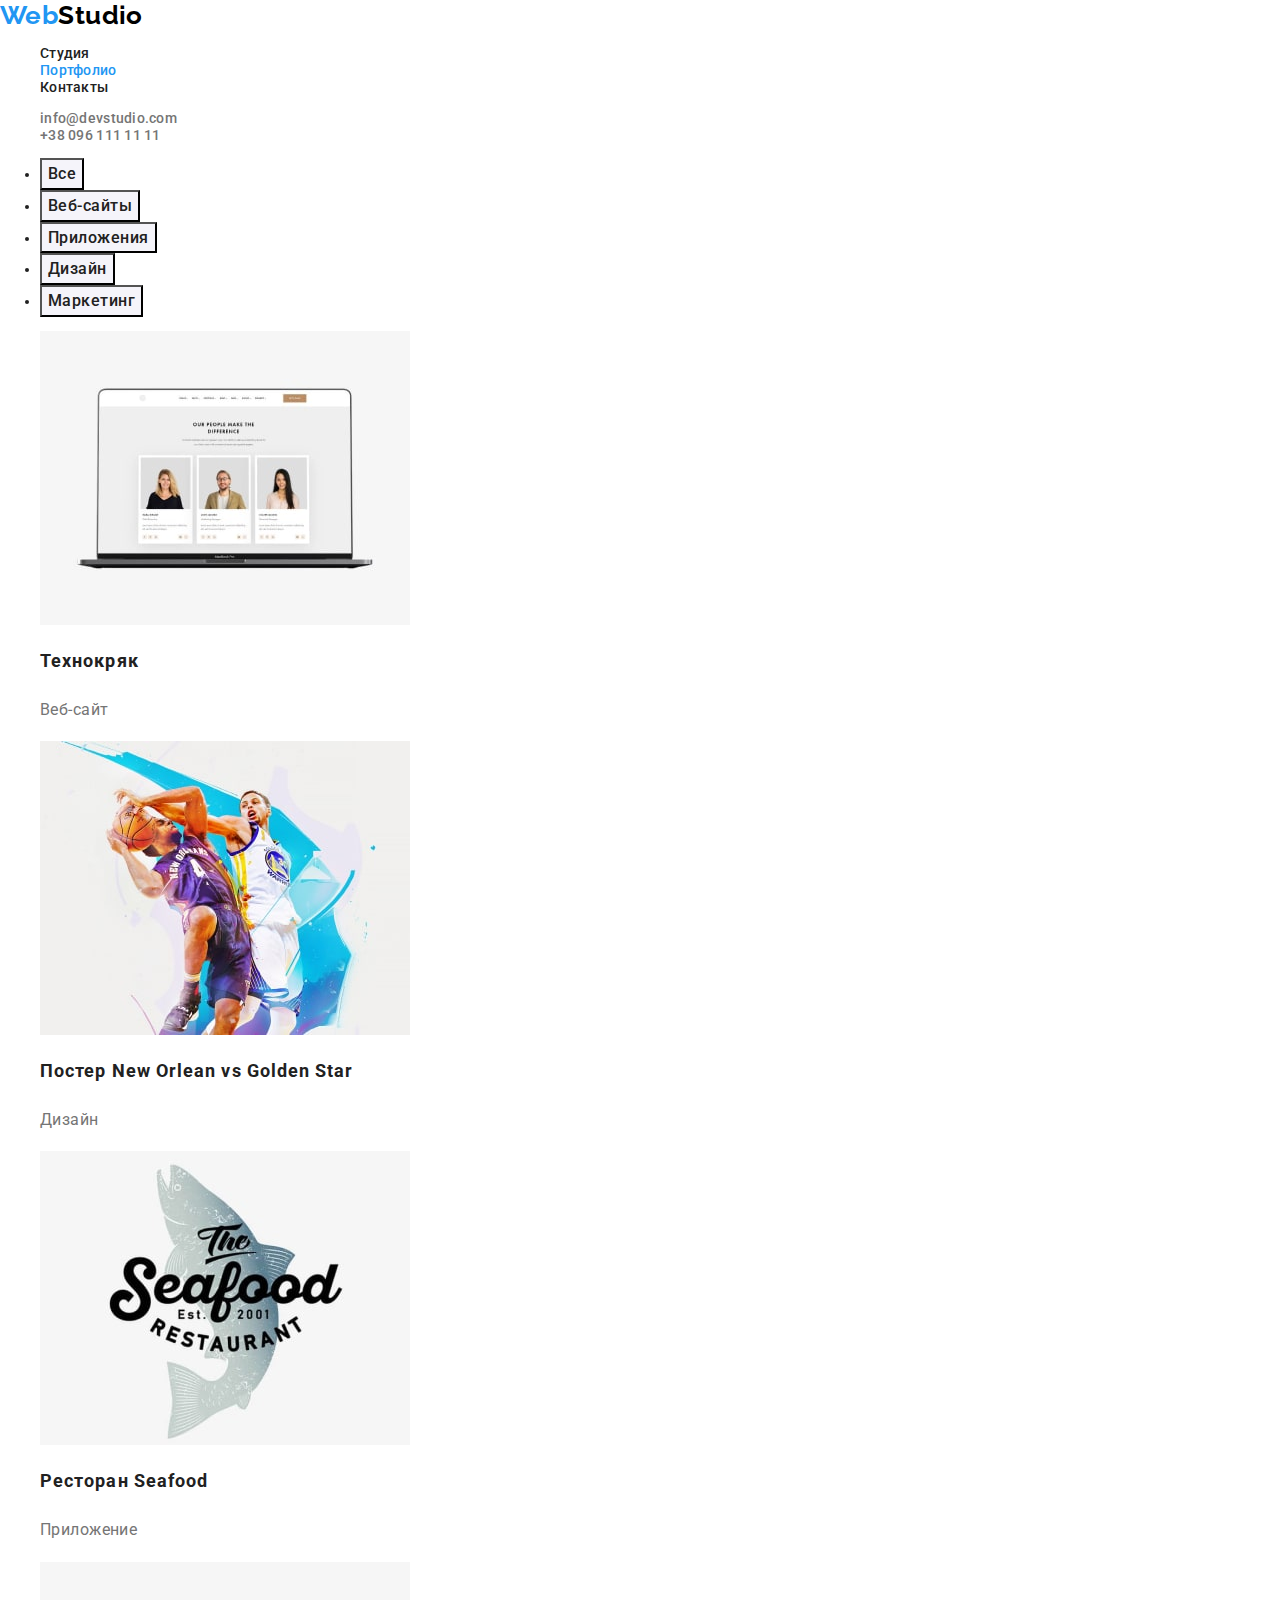
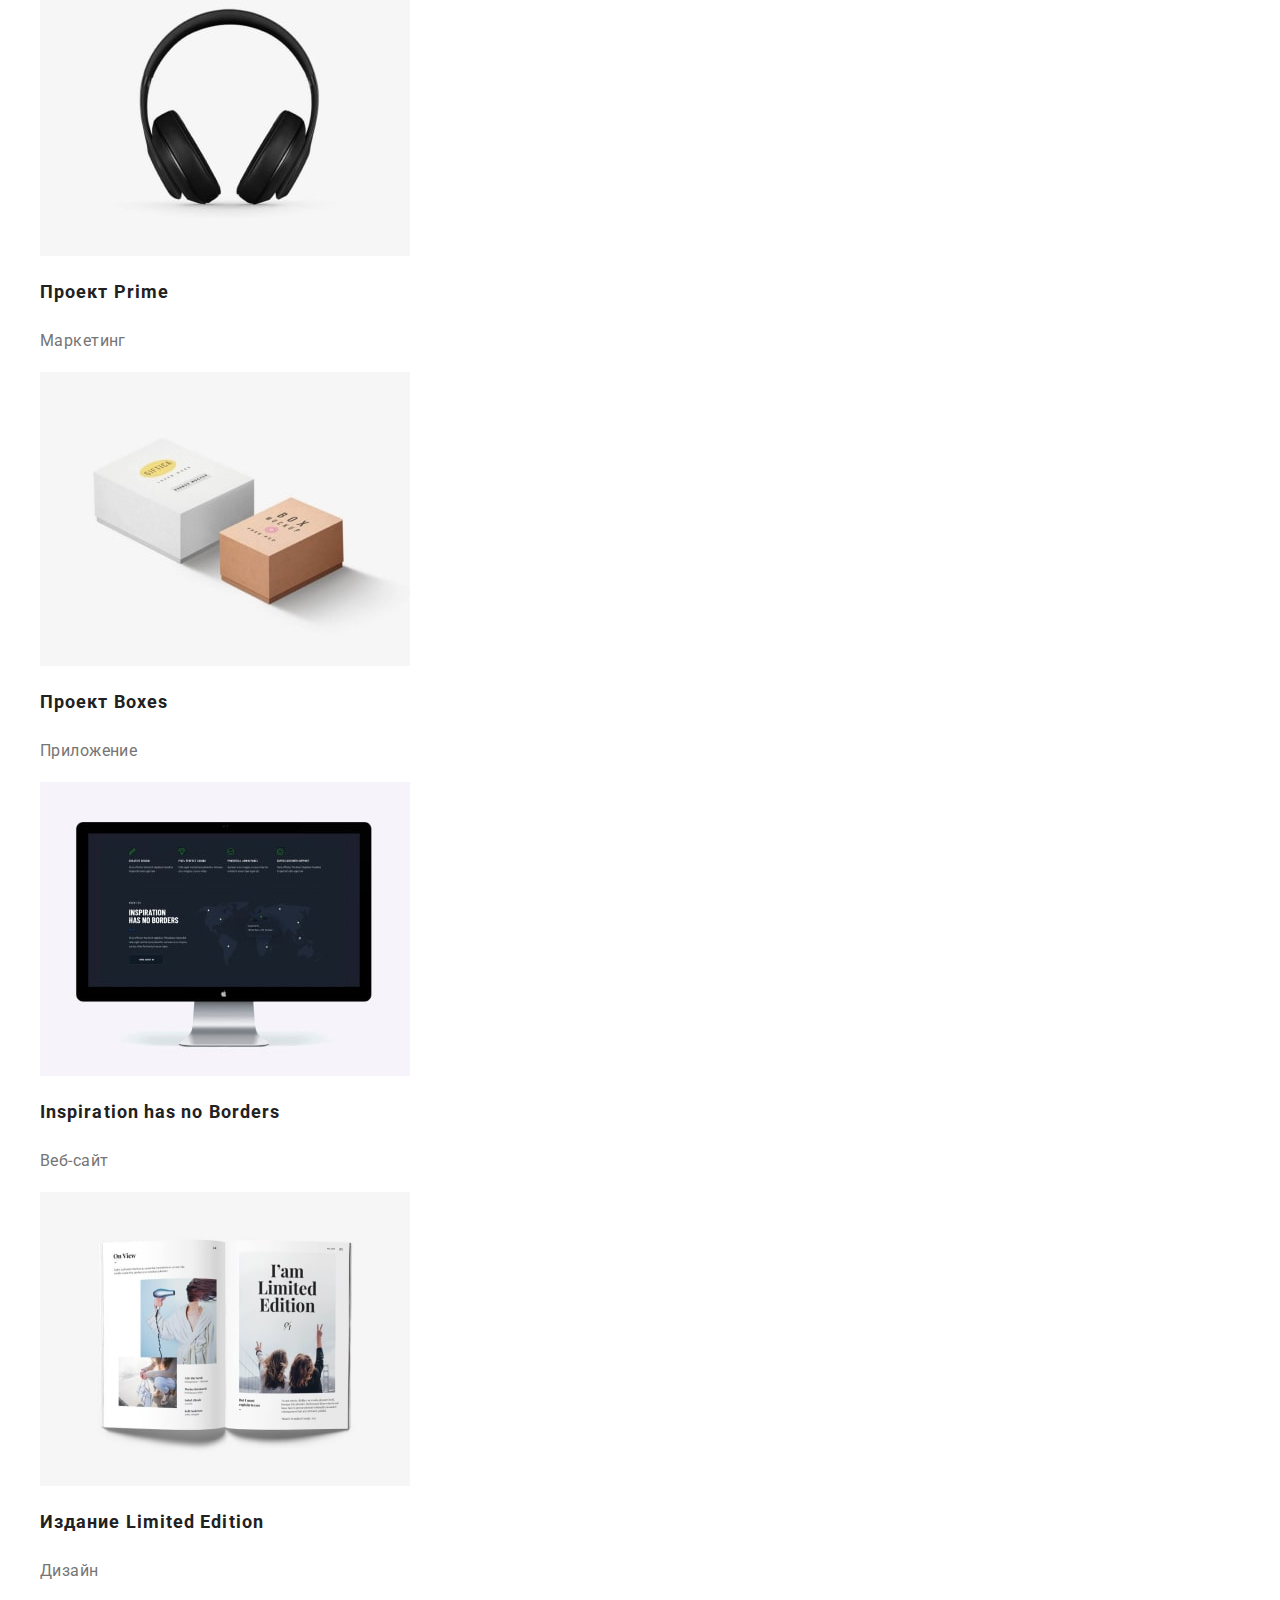
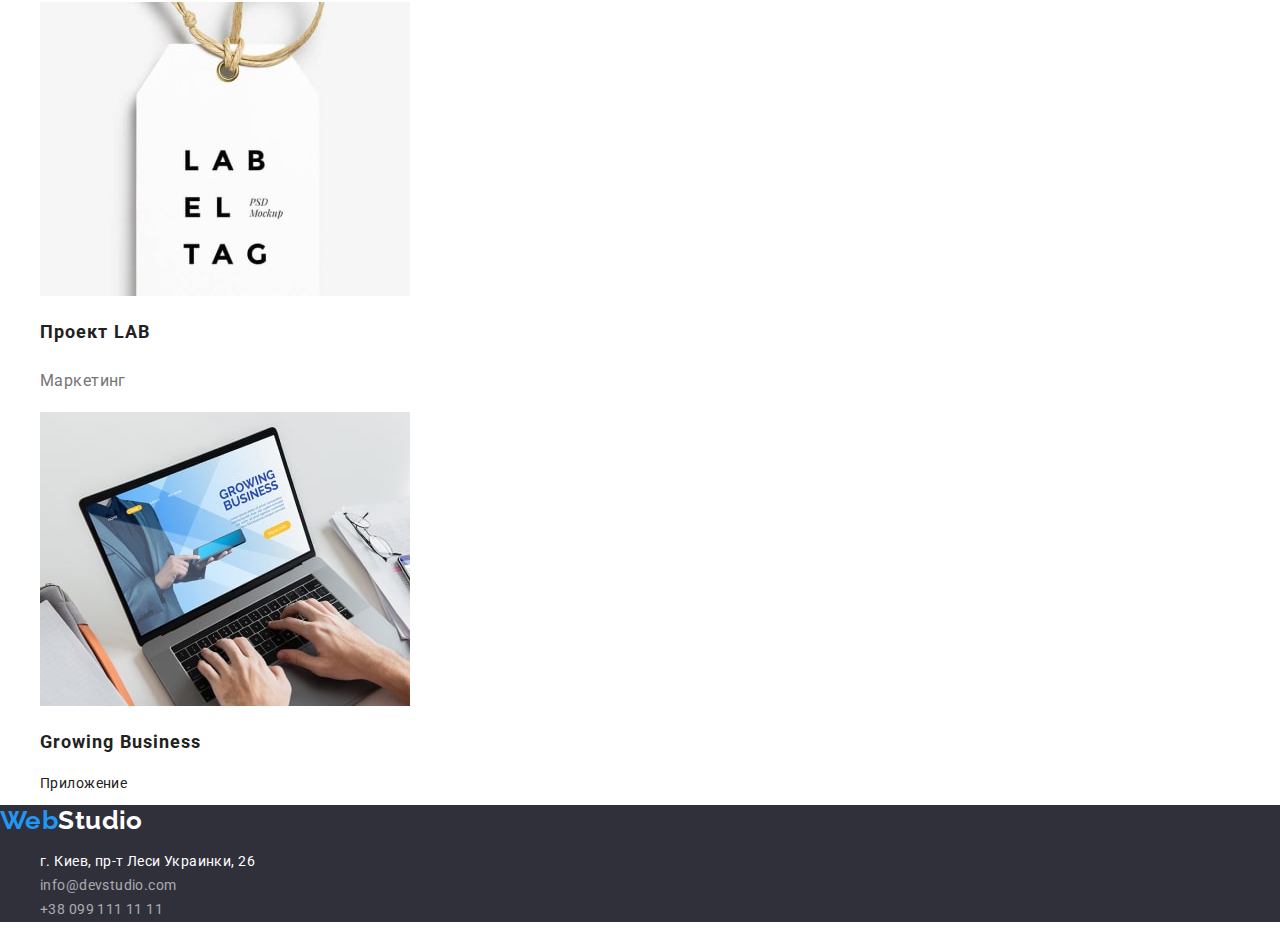
==== portfolio.html @ 45f673c6 "HW2" ====
<!DOCTYPE html>
<html lang="ru">

<head>
    <meta charset="UTF-8">
    <meta http-equiv="X-UA-Compatible" content="IE=edge">
    <meta name="viewport" content="width=device-width, initial-scale=1.0">
    <title>Document</title>
    <link rel="preconnect" href="https://fonts.googleapis.com">
    <link rel="preconnect" href="https://fonts.gstatic.com" crossorigin>
    <link href="https://fonts.googleapis.com/css2?family=Raleway:wght@700&family=Roboto:wght@400;500;700;900&display=swap" rel="stylesheet">
    <link rel="stylesheet" href="https://cdnjs.cloudflare.com/ajax/libs/modern-normalize/1.1.0/modern-normalize.min.css">
    <link rel="stylesheet" href="./css/styles.css">
</head>

<body>

    <header class="header">

        <nav>
            <a href="./index.html" lang="en" class="logo link"><span class="accent">Web</span>Studio</a>
            <ul class="site-nav list">
                <li><a href="./index.html" class="header-link link" >Студия</a></li>
                <li><a href="" class="header-link link current">Портфолио</a></li>
                <li><a href="" class="header-link link">Контакты</a></li>
            </ul>
        </nav>
        <ul class="contacts list">
            <li><a href="mailto:info@devstudio.com" class="header-link link">info@devstudio.com</a> </li>
            <li><a href="tel:+380961111111" class="header-link link">+38 096 111 11 11</a> </li>
        </ul>

    </header>

    <main>

        <h1 hidden >Наши работы</h1>
        <ul class="filter">
            <li><button type="button" class="button">Все</button>
            </li>
            <li><button type="button" class="button">Веб-сайты</button>
            </li>
            <li><button type="button" class="button">Приложения</button>
            </li>
            <li><button type="button" class="button">Дизайн</button>
            </li>
            <li><button type="button" class="button">Маркетинг</button>
            </li>
        </ul>

        <ul class="works list">
            <li>
                <img src="./images-portfolio/img8.jpg" alt="Ноутбук с изображением сайта" width="370" height="294">
                <h2 class="works-title">Технокряк</h2>
                <p class="works-item">Веб-сайт</p>
            </li>
            <li>
                <img src="./images-portfolio/img9.jpg" alt="Игра баскетболистов" width="370" height="294">
                <h2 class="works-title">Постер New Orlean vs Golden Star</h2>
                <p class="works-item">Дизайн</p>
            </li>
            <li>
                <img src="./images-portfolio/img10.jpg" alt="Название ресторана на фоне рыбы" width="370" height="294">
                <h2 class="works-title">Ресторан Seafood</h2>
                <p class="works-item">Приложение</p>
            </li>
            <li>
                <img src="./images-portfolio/img11.jpg" alt="Наушники" width="370" height="294">
                <h2 class="works-title">Проект Prime</h2>
                <p class="works-item">Маркетинг</p>
            </li>
            <li>
                <img src="./images-portfolio/img12.jpg" alt="Две коробки" width="370" height="294">
                <h2 class="works-title">Проект Boxes</h2>
                <p class="works-item">Приложение</p>
            </li>
            <li>
                <img src="./images-portfolio/img13.jpg" alt="Монитор с изображение сайта" width="370" height="294" >
                <h2 class="works-title">Inspiration has no Borders</h2>
                <p class="works-item">Веб-сайт</p>
            </li>
            <li>
                <img src="./images-portfolio/img14.jpg" alt="Книга с илюстрациями" width="370" height="294" >
                <h2 class="works-title">Издание Limited Edition</h2>
                <p class="works-item">Дизайн</p>
            </li>
            <li>
                <img src="./images-portfolio/img15.jpg" alt="Лейбл" width="370" height="294" >
                <h2 class="works-title">Проект LAB</h2>
                <p class="works-item">Маркетинг</p>
            </li>
            <li>
                <img src="./images-portfolio/img16.jpg" alt="Работа с ноутбуком" width="370" height="294" >
                <h2 class="works-title">Growing Business</h2>
                <p>Приложение</p>
            </li>

        </ul>

    </main>

    <footer class="footer">

        <a href="" class="logo link"><span class="accent">Web</span>Studio</a>
        <address>
            <ul class="contacts list">
                <li><a href="https://goo.gl/maps/hz6GuAWgm4zC1ifR6" target="_blank" rel="noopener noreferrer" class="footer-link address link">г. Киев, пр-т
                        Леси Украинки, 26</a></li>
                <li><a href="mailto:info@devstudio.com" class="footer-link link">info@devstudio.com</a> </li>
                <li><a href="tel:+380991111111" class="footer-link link">+38 099 111 11 11</a> </li>
            </ul>
        </address>

    </footer>

    </body>
    
    </html>
---- css/styles.css ----
:root {
  --first-text-color: #212121;
  --second-text-color: #757575;
  --accent-color: #2196f3;
  --white-color: #fff;
  --light--bgc: #f5f4fa;
  --dark-bgc: #2f303a;
  --logo: #000;
  --footer--link: rgba(255, 255, 255, 0.6);
}

body {
  color: var(--first-text-color);

  font-family: Roboto, sans-serif;
  font-size: 14px;
  letter-spacing: 0.03em;
}

.header .link.current {
  color: var(--accent-color);
}

.list {
  list-style: none;
}

.link {
  text-decoration: none;
}

.button {
  background-color: var(--light--bgc);
  color: var(--first-text-color);
  font-weight: 500;
  font-size: 16px;
  line-height: 1.62;
  text-align: center;
  letter-spacing: 0.03em;
  cursor: pointer;
}

.button:hover,
.button:focus {
  background-color: var(--accent-color);
  color: var(--white-color);
}
/*Logo*/

.logo {
  color: var(--logo);
  font-family: Raleway, sans-serif;
  font-weight: 700;
  font-size: 26px;
  line-height: 1.19;
}

.logo .accent {
  color: var(--accent-color);
}

/* Header and footer*/

.header-link {
  color: var(--first-text-color);
  font-weight: 500;
  line-height: 1.14;
  letter-spacing: 0.02em;
}

.contacts .header-link {
  color: var(--second-text-color);
}
.header-link:hover,
.header-link:focus,
.footer-link:hover,
.footer-link:focus {
  color: var(--accent-color);
}

.footer {
  background-color: var(--dark-bgc);
}

.footer-link {
  color: var(--footer--link);
  font-style: normal;
  line-height: 1.71;
}

.footer-link.address,
.footer .logo {
  color: var(--white-color);
}

/*Hero*/

.hero {
  background-color: var(--dark-bgc);
}

.hero-title {
  color: var(--white-color);
  font-weight: 900;
  font-size: 44px;
  line-height: 1.36;
  text-align: center;
  letter-spacing: 0.06em;
  text-transform: uppercase;
}

.hero-button {
  background-color: var(--accent-color);
  color: var(--white-color);
  font-weight: 700;
  line-height: 1.87;
  letter-spacing: 0.06em;
}

.hero-button:hover,
.hero-button:focus {
  background-color: var(--white-color);
  color: var(--accent-color);
}

/*Advantades*/

.advantades-list.title {
  font-weight: 700;
  font-size: 14px;
  line-height: 1.42;
  text-transform: uppercase;
}

.advantades-list.descriptoin {
  color: var(--second-text-color);
  line-height: 1.71;
}

.section-title {
  font-weight: 700;
  font-size: 36px;
  line-height: 1.17;
  text-align: center;
}

/*Team*/

.section-title.team,
.section-team.profession {
  font-size: 16px;
  line-height: 1.19;
  text-align: center;
}

.section-title.team {
  font-weight: 500;
}

.section-team.profession {
  color: var(--second-text-color);
}

/*Portfolio*/

.works-title {
  font-weight: 700;
  font-size: 18px;
  line-height: 2;
  letter-spacing: 0.06em;
}

.works-item {
  color: var(--second-text-color);
  font-size: 16px;
  line-height: 1.88;
}
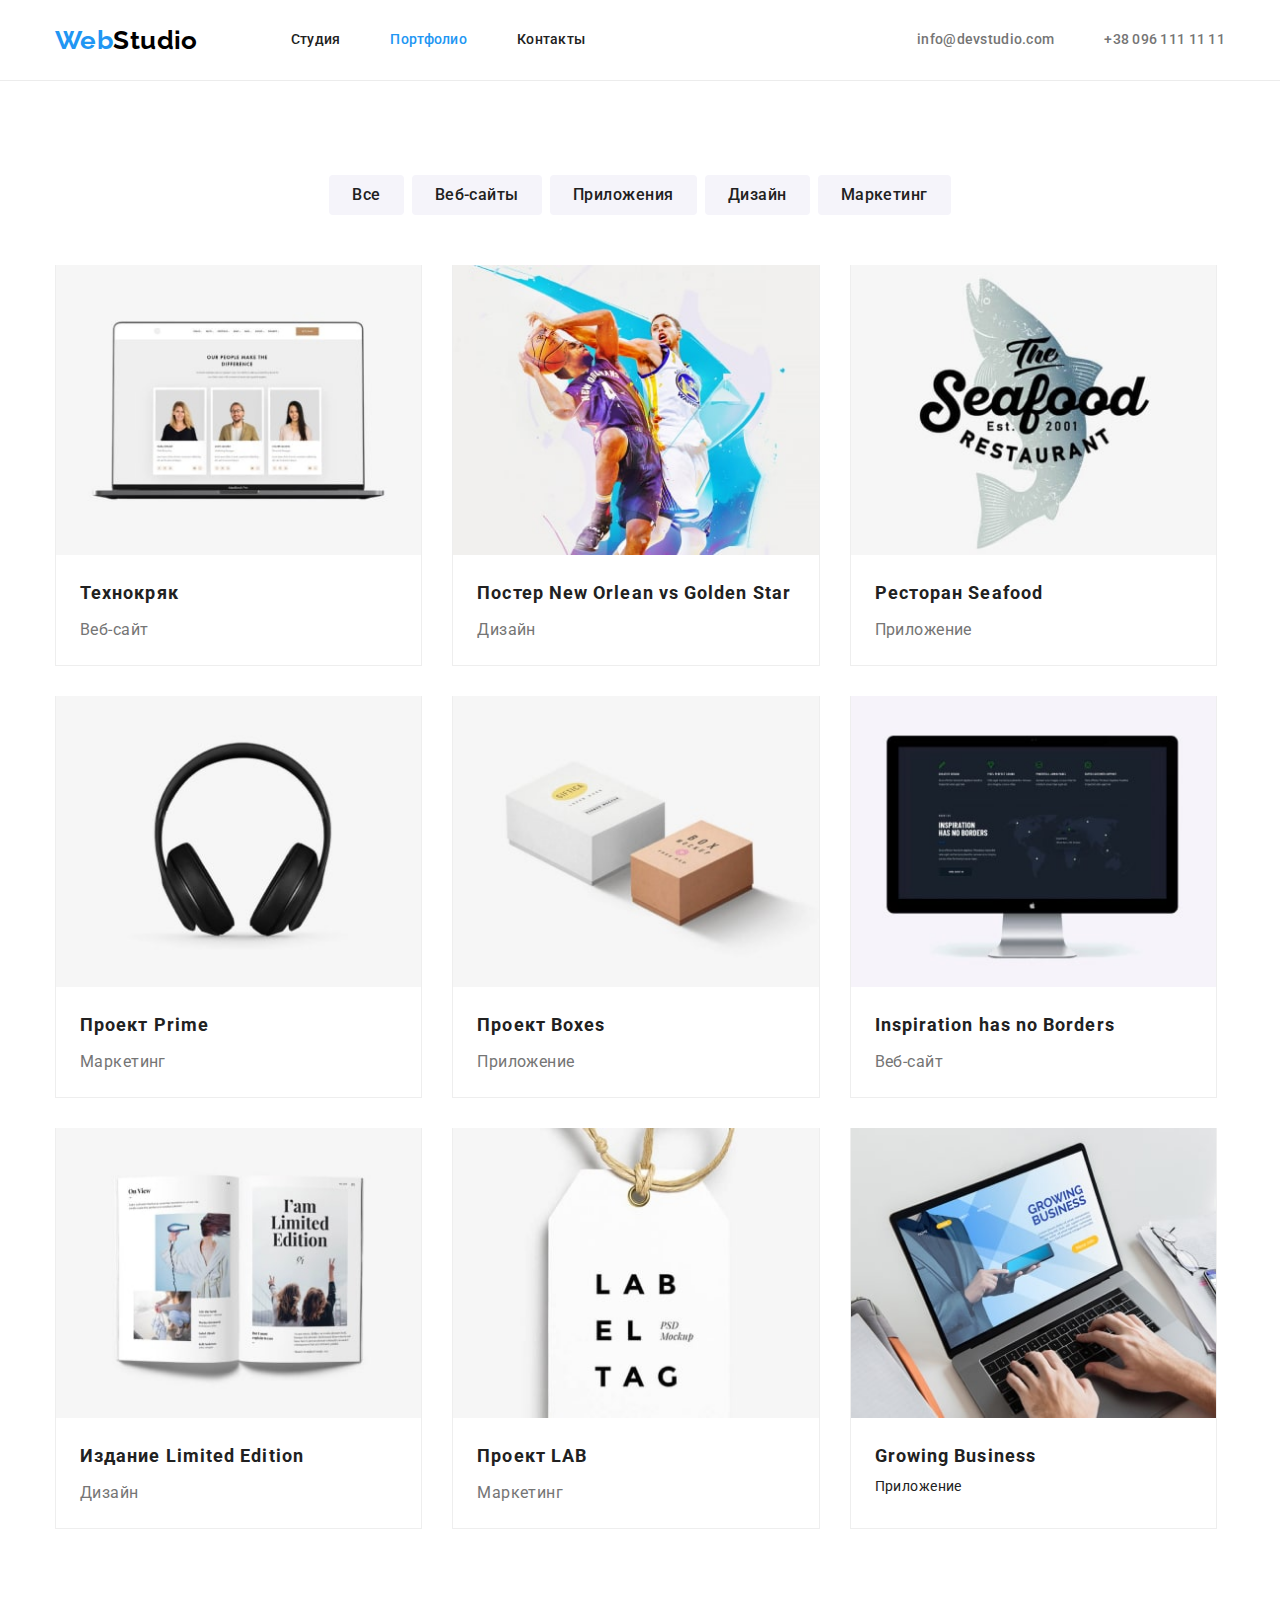
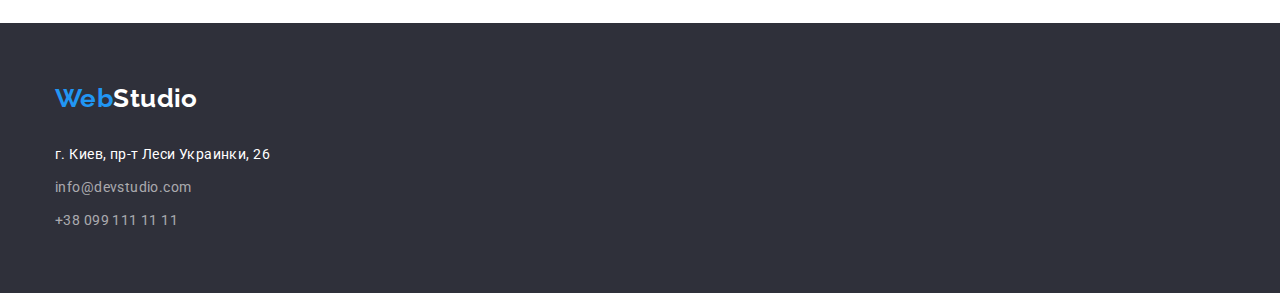
==== commit 9b91d8e4: "homework3" ====
--- a/portfolio.html
+++ b/portfolio.html
@@ -17,99 +17,143 @@
 
     <header class="header">
 
-        <nav>
-            <a href="./index.html" lang="en" class="logo link"><span class="accent">Web</span>Studio</a>
-            <ul class="site-nav list">
-                <li><a href="./index.html" class="header-link link" >Студия</a></li>
-                <li><a href="" class="header-link link current">Портфолио</a></li>
-                <li><a href="" class="header-link link">Контакты</a></li>
+        <div class="container">
+            <nav class="site-navigation">
+                <a href="./index.html" lang="en" class="logo link"><span class="accent">Web</span>Studio</a>
+                <ul class="site-nav list">
+                    <li class="item"><a href="./index.html" class="header-link link" >Студия</a></li>
+                    <li class="item"><a href="" class="header-link link current">Портфолио</a></li>
+                    <li class="item"><a href="" class="header-link link">Контакты</a></li>
+                </ul>
+            </nav>
+            <ul class="contacts-header list ">
+                <li class="item"><a href="mailto:info@devstudio.com" class="header-link link">info@devstudio.com</a> </li>
+                <li class="item"><a href="tel:+380961111111" class="header-link link">+38 096 111 11 11</a> </li>
             </ul>
-        </nav>
-        <ul class="contacts list">
-            <li><a href="mailto:info@devstudio.com" class="header-link link">info@devstudio.com</a> </li>
-            <li><a href="tel:+380961111111" class="header-link link">+38 096 111 11 11</a> </li>
-        </ul>
+        </div>
 
     </header>
 
-    <main>
+    <main class="section">
 
-        <h1 hidden >Наши работы</h1>
-        <ul class="filter">
-            <li><button type="button" class="button">Все</button>
-            </li>
-            <li><button type="button" class="button">Веб-сайты</button>
-            </li>
-            <li><button type="button" class="button">Приложения</button>
-            </li>
-            <li><button type="button" class="button">Дизайн</button>
-            </li>
-            <li><button type="button" class="button">Маркетинг</button>
-            </li>
-        </ul>
+        <div class="container">
+            <h1 hidden >Наши работы</h1>
+            <ul class="filter list">
+                <li class="item"><button type="button" class="button">Все</button>
+                </li>
+                <li class="item"><button type="button" class="button">Веб-сайты</button>
+                </li>
+                <li class="item"><button type="button" class="button">Приложения</button>
+                </li>
+                <li class="item"><button type="button" class="button">Дизайн</button>
+                </li>
+                <li class="item"><button type="button" class="button">Маркетинг</button>
+                </li>
+            </ul>
+       
 
-        <ul class="works list">
-            <li>
-                <img src="./images-portfolio/img8.jpg" alt="Ноутбук с изображением сайта" width="370" height="294">
-                <h2 class="works-title">Технокряк</h2>
-                <p class="works-item">Веб-сайт</p>
-            </li>
-            <li>
-                <img src="./images-portfolio/img9.jpg" alt="Игра баскетболистов" width="370" height="294">
-                <h2 class="works-title">Постер New Orlean vs Golden Star</h2>
-                <p class="works-item">Дизайн</p>
-            </li>
-            <li>
-                <img src="./images-portfolio/img10.jpg" alt="Название ресторана на фоне рыбы" width="370" height="294">
-                <h2 class="works-title">Ресторан Seafood</h2>
-                <p class="works-item">Приложение</p>
-            </li>
-            <li>
-                <img src="./images-portfolio/img11.jpg" alt="Наушники" width="370" height="294">
-                <h2 class="works-title">Проект Prime</h2>
-                <p class="works-item">Маркетинг</p>
-            </li>
-            <li>
-                <img src="./images-portfolio/img12.jpg" alt="Две коробки" width="370" height="294">
-                <h2 class="works-title">Проект Boxes</h2>
-                <p class="works-item">Приложение</p>
-            </li>
-            <li>
-                <img src="./images-portfolio/img13.jpg" alt="Монитор с изображение сайта" width="370" height="294" >
-                <h2 class="works-title">Inspiration has no Borders</h2>
-                <p class="works-item">Веб-сайт</p>
-            </li>
-            <li>
-                <img src="./images-portfolio/img14.jpg" alt="Книга с илюстрациями" width="370" height="294" >
-                <h2 class="works-title">Издание Limited Edition</h2>
-                <p class="works-item">Дизайн</p>
-            </li>
-            <li>
-                <img src="./images-portfolio/img15.jpg" alt="Лейбл" width="370" height="294" >
-                <h2 class="works-title">Проект LAB</h2>
-                <p class="works-item">Маркетинг</p>
-            </li>
-            <li>
-                <img src="./images-portfolio/img16.jpg" alt="Работа с ноутбуком" width="370" height="294" >
-                <h2 class="works-title">Growing Business</h2>
-                <p>Приложение</p>
-            </li>
+            <ul class="works list">
+                <li class="item">
 
-        </ul>
+                    <img src="./images-portfolio/img8.jpg" alt="Ноутбук с изображением сайта" width="370" height="294">
+                   
+                    <div class="works-content">
+                        <h2 class="works-title">Технокряк</h2>
+                        <p class="works-item">Веб-сайт</p>
+                    </div>
+
+                </li>
+                <li class="item">
+                    <img src="./images-portfolio/img9.jpg" alt="Игра баскетболистов" width="370" height="294">
+                   
+                    <div class="works-content">
+                        <h2 class="works-title">Постер New Orlean vs Golden Star</h2>
+                        <p class="works-item">Дизайн</p>
+                    </div>
+
+                </li>
+                <li class="item">
+                    <img src="./images-portfolio/img10.jpg" alt="Название ресторана на фоне рыбы" width="370" height="294">
+                    
+                    <div class="works-content">
+                        <h2 class="works-title">Ресторан Seafood</h2>
+                        <p class="works-item">Приложение</p>
+                    </div>
+
+                </li>
+                <li class="item">
+                    <img src="./images-portfolio/img11.jpg" alt="Наушники" width="370" height="294">
+                   
+                    <div class="works-content">
+                        <h2 class="works-title">Проект Prime</h2>
+                        <p class="works-item">Маркетинг</p>
+                    </div>
+
+                </li>
+                <li class="item">
+                    <img src="./images-portfolio/img12.jpg" alt="Две коробки" width="370" height="294">
+                   
+                    <div class="works-content">
+                        <h2 class="works-title">Проект Boxes</h2>
+                        <p class="works-item">Приложение</p>
+                    </div>
+
+                </li>
+                <li class="item">
+                    <img src="./images-portfolio/img13.jpg" alt="Монитор с изображение сайта" width="370" height="294" >
+                    
+                    <div class="works-content">
+                        <h2 class="works-title">Inspiration has no Borders</h2>
+                        <p class="works-item">Веб-сайт</p>
+                    </div>
+
+                </li>
+                <li class="item">
+                    <img src="./images-portfolio/img14.jpg" alt="Книга с илюстрациями" width="370" height="294" >
+                   
+                    <div class="works-content">
+                        <h2 class="works-title">Издание Limited Edition</h2>
+                        <p class="works-item">Дизайн</p>
+                    </div>
+
+                </li>
+                <li class="item">
+                    <img src="./images-portfolio/img15.jpg" alt="Лейбл" width="370" height="294" >
+                    
+                    <div class="works-content">
+                        <h2 class="works-title">Проект LAB</h2>
+                        <p class="works-item">Маркетинг</p>
+                    </div>
+
+                </li>
+                <li class="item">
+                    <img src="./images-portfolio/img16.jpg" alt="Работа с ноутбуком" width="370" height="294" >
+                    
+                    <div class="works-content">
+                        <h2 class="works-title">Growing Business</h2>
+                        <p>Приложение</p>
+                    </div>
+
+                </li>
+
+            </ul>
+        </div>
 
     </main>
 
     <footer class="footer">
 
-        <a href="" class="logo link"><span class="accent">Web</span>Studio</a>
-        <address>
-            <ul class="contacts list">
-                <li><a href="https://goo.gl/maps/hz6GuAWgm4zC1ifR6" target="_blank" rel="noopener noreferrer" class="footer-link address link">г. Киев, пр-т
-                        Леси Украинки, 26</a></li>
-                <li><a href="mailto:info@devstudio.com" class="footer-link link">info@devstudio.com</a> </li>
-                <li><a href="tel:+380991111111" class="footer-link link">+38 099 111 11 11</a> </li>
-            </ul>
-        </address>
+        <div class="container">
+            <a href="" class="logo link"><span class="accent">Web</span>Studio</a>
+            <address>
+                <ul class="contacts list">
+                    <li><a href="https://goo.gl/maps/hz6GuAWgm4zC1ifR6" target="_blank" rel="noopener noreferrer" class="footer-link address link" >г. Киев, пр-т
+                            Леси Украинки, 26</a></li>
+                    <li><a href="mailto:info@devstudio.com" class="footer-link link">info@devstudio.com</a> </li>
+                    <li><a href="tel:+380991111111" class="footer-link link tel">+38 099 111 11 11</a> </li>
+                </ul>
+            </address>
+        </div>
 
     </footer>
 
--- a/css/styles.css
+++ b/css/styles.css
@@ -7,16 +7,38 @@
   --dark-bgc: #2f303a;
   --logo: #000;
   --footer--link: rgba(255, 255, 255, 0.6);
+  --border-cards: #eeeeee;
+  --border-header: #ececec;
+  --card-shadow: 0px 2px 1px -1px rgba(0, 0, 0, 0.2),
+    0px 1px 1px 0px rgba(0, 0, 0, 0.14), 0px 1px 3px 0px rgba(0, 0, 0, 0.12);
 }
 
 body {
   color: var(--first-text-color);
 
   font-family: Roboto, sans-serif;
+  font-weight: 400px;
   font-size: 14px;
   letter-spacing: 0.03em;
 }
 
+p,
+h1,
+h2,
+h3,
+h4,
+h5,
+h6 {
+  margin-top: 0;
+  margin-bottom: 0;
+}
+
+ul {
+  margin-top: 0;
+  margin-bottom: 0;
+  padding-left: 0;
+}
+
 .header .link.current {
   color: var(--accent-color);
 }
@@ -27,17 +49,29 @@
 
 .link {
   text-decoration: none;
+}
+
+.container {
+  width: 1200px;
+  padding-left: 15px;
+  padding-right: 15px;
+  margin: 0 auto;
 }
 
 .button {
   background-color: var(--light--bgc);
   color: var(--first-text-color);
+
   font-weight: 500;
   font-size: 16px;
   line-height: 1.62;
   text-align: center;
   letter-spacing: 0.03em;
   cursor: pointer;
+  min-width: 73px;
+  padding: 6px 22px;
+  border-radius: 4px;
+  border: 1px solid transparent;
 }
 
 .button:hover,
@@ -45,6 +79,11 @@
   background-color: var(--accent-color);
   color: var(--white-color);
 }
+
+.section {
+  padding-top: 94px;
+  padding-bottom: 94px;
+}
 /*Logo*/
 
 .logo {
@@ -53,6 +92,7 @@
   font-weight: 700;
   font-size: 26px;
   line-height: 1.19;
+  margin-right: 93px;
 }
 
 .logo .accent {
@@ -61,14 +101,23 @@
 
 /* Header and footer*/
 
+.header {
+  border-bottom: 1px solid var(--border-header);
+}
+
 .header-link {
+  display: inline-block;
+
   color: var(--first-text-color);
   font-weight: 500;
   line-height: 1.14;
   letter-spacing: 0.02em;
-}
-
-.contacts .header-link {
+
+  padding-top: 32px;
+  padding-bottom: 32px;
+}
+
+.contacts-header .header-link {
   color: var(--second-text-color);
 }
 .header-link:hover,
@@ -80,12 +129,16 @@
 
 .footer {
   background-color: var(--dark-bgc);
+  padding-top: 60px;
+  padding-bottom: 60px;
 }
 
 .footer-link {
   color: var(--footer--link);
   font-style: normal;
   line-height: 1.71;
+  display: inline-block;
+  margin-top: 9px;
 }
 
 .footer-link.address,
@@ -93,28 +146,68 @@
   color: var(--white-color);
 }
 
+.footer .logo.link {
+  display: inline-block;
+  margin-bottom: 20px;
+  margin-right: auto;
+}
+
+/*Site-nav-flex*/
+
+.header .container {
+  display: flex;
+  align-items: center;
+}
+
+.site-navigation {
+  display: flex;
+  align-items: center;
+}
+
+.site-nav {
+  display: flex;
+}
+
+.site-nav > .item:not(:last-child),
+.contacts-header > .item:not(:last-child) {
+  margin-right: 50px;
+}
+
+.contacts-header {
+  display: flex;
+  margin-left: auto;
+}
 /*Hero*/
 
 .hero {
   background-color: var(--dark-bgc);
+  text-align: center;
 }
 
 .hero-title {
   color: var(--white-color);
+
   font-weight: 900;
   font-size: 44px;
   line-height: 1.36;
   text-align: center;
   letter-spacing: 0.06em;
   text-transform: uppercase;
+  margin-bottom: 30px;
+  padding-top: 200px;
 }
 
 .hero-button {
   background-color: var(--accent-color);
   color: var(--white-color);
+
   font-weight: 700;
   line-height: 1.87;
   letter-spacing: 0.06em;
+
+  min-width: 200px;
+  padding: 10px 32px;
+  margin-bottom: 200px;
 }
 
 .hero-button:hover,
@@ -125,11 +218,16 @@
 
 /*Advantades*/
 
+.advantades {
+  padding-bottom: 0px;
+}
+
 .advantades-list.title {
   font-weight: 700;
   font-size: 14px;
   line-height: 1.42;
   text-transform: uppercase;
+  margin-bottom: 10px;
 }
 
 .advantades-list.descriptoin {
@@ -142,32 +240,73 @@
   font-size: 36px;
   line-height: 1.17;
   text-align: center;
+  margin-bottom: 50px;
+}
+
+.advantades-list {
+  display: flex;
+}
+
+.advantades-list > .item:not(:last-child),
+.section-list > .item:not(:last-child),
+.section-team > .item:not(:last-child) {
+  margin-right: 30px;
+}
+
+/*Чем мы занимаемся*/
+
+.section-list {
+  display: flex;
 }
 
 /*Team*/
+
+.section-team .item {
+  background-color: var(--white-color);
+  border-radius: 5px;
+  box-shadow: var(--card-shadow);
+}
 
 .section-title.team,
 .section-team.profession {
   font-size: 16px;
   line-height: 1.19;
-  text-align: center;
 }
 
 .section-title.team {
   font-weight: 500;
+  margin-top: 30px;
+  margin-bottom: 0px;
 }
 
 .section-team.profession {
   color: var(--second-text-color);
+  margin-top: 10px;
+  margin-bottom: 30px;
+}
+
+.section-team.section {
+  background-color: var(--light--bgc);
+}
+
+.section-team {
+  display: flex;
+  justify-content: center;
 }
 
 /*Portfolio*/
 
+img {
+  display: block;
+  max-width: 100%;
+  height: auto;
+}
 .works-title {
   font-weight: 700;
   font-size: 18px;
   line-height: 2;
   letter-spacing: 0.06em;
+  margin-bottom: 4px;
 }
 
 .works-item {
@@ -175,3 +314,39 @@
   font-size: 16px;
   line-height: 1.88;
 }
+
+.filter {
+  display: flex;
+  justify-content: center;
+  margin-bottom: 50px;
+}
+
+.filter > .item:not(:last-child) {
+  margin-right: 8px;
+}
+
+.works {
+  display: flex;
+  flex-wrap: wrap;
+}
+
+.works > .item {
+  flex-basis: calc((100% - 68px) / 3);
+  margin-right: 30px;
+  margin-bottom: 30px;
+  border-right: 1px solid var(--border-cards);
+  border-bottom: 1px solid var(--border-cards);
+  border-left: 1px solid var(--border-cards);
+}
+
+.works > .item:nth-child(3n + 3) {
+  margin-right: 0px;
+}
+
+.works > .item:nth-child(n + 7) {
+  margin-bottom: 0px;
+}
+
+.works-content {
+  padding: 20px 24px;
+}
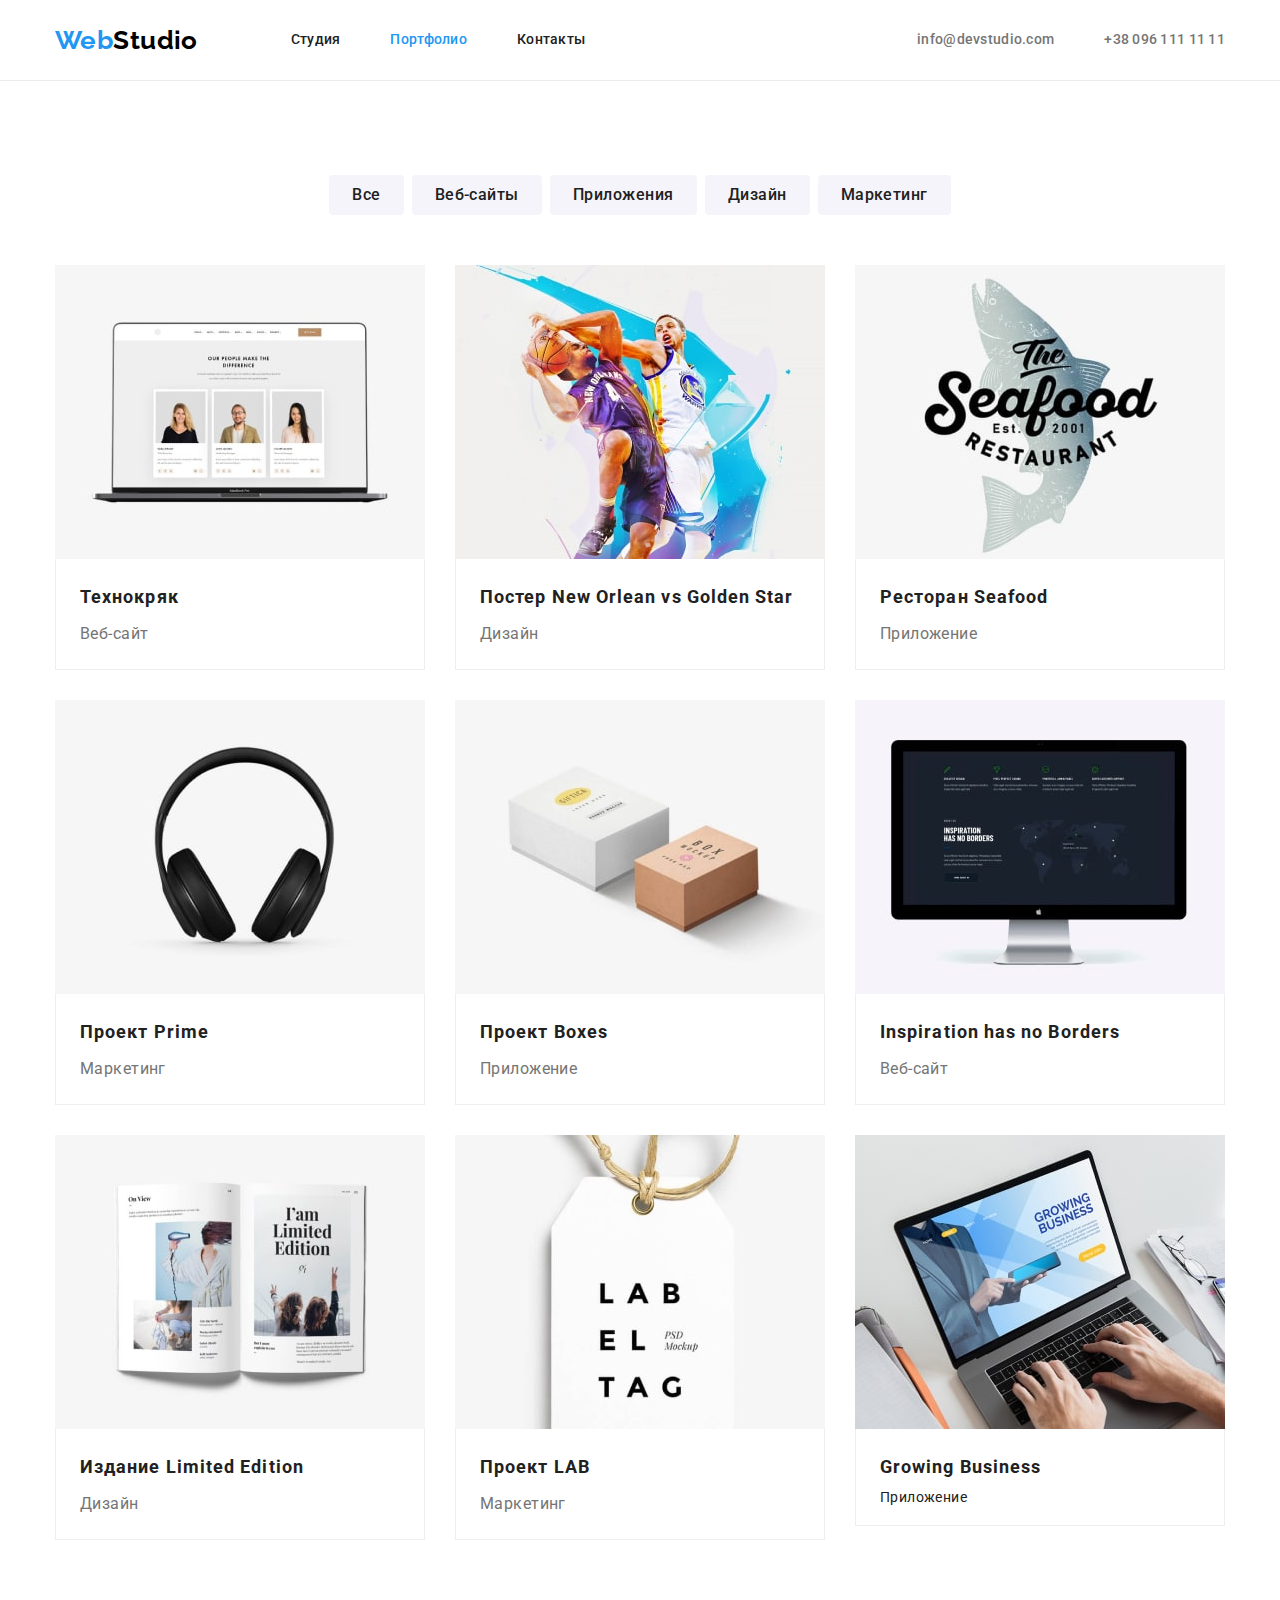
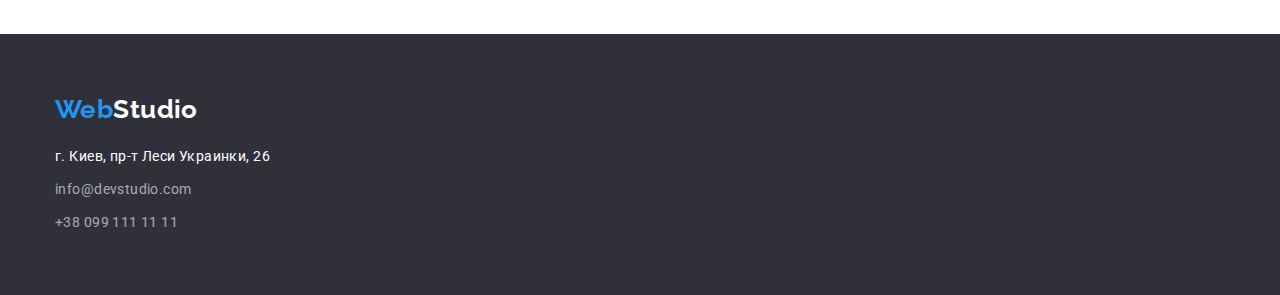
==== commit fb375660: "fix-homework3" ====
--- a/portfolio.html
+++ b/portfolio.html
@@ -34,110 +34,114 @@
 
     </header>
 
-    <main class="section">
+    <main>
+        
+        <section class="section">
 
-        <div class="container">
-            <h1 hidden >Наши работы</h1>
-            <ul class="filter list">
-                <li class="item"><button type="button" class="button">Все</button>
-                </li>
-                <li class="item"><button type="button" class="button">Веб-сайты</button>
-                </li>
-                <li class="item"><button type="button" class="button">Приложения</button>
-                </li>
-                <li class="item"><button type="button" class="button">Дизайн</button>
-                </li>
-                <li class="item"><button type="button" class="button">Маркетинг</button>
-                </li>
-            </ul>
-       
+            <div class="container">
+                <h1 hidden >Наши работы</h1>
+                <ul class="filter list">
+                    <li class="item"><button type="button" class="button">Все</button>
+                    </li>
+                    <li class="item"><button type="button" class="button">Веб-сайты</button>
+                    </li>
+                    <li class="item"><button type="button" class="button">Приложения</button>
+                    </li>
+                    <li class="item"><button type="button" class="button">Дизайн</button>
+                    </li>
+                    <li class="item"><button type="button" class="button">Маркетинг</button>
+                    </li>
+                </ul>
+        
 
-            <ul class="works list">
-                <li class="item">
+                <ul class="works list">
+                    <li class="item">
 
-                    <img src="./images-portfolio/img8.jpg" alt="Ноутбук с изображением сайта" width="370" height="294">
-                   
-                    <div class="works-content">
-                        <h2 class="works-title">Технокряк</h2>
-                        <p class="works-item">Веб-сайт</p>
-                    </div>
+                        <img src="./images-portfolio/img8.jpg" alt="Ноутбук с изображением сайта" width="370" height="294">
+                    
+                        <div class="works-content">
+                            <h2 class="works-title">Технокряк</h2>
+                            <p class="works-item">Веб-сайт</p>
+                        </div>
 
-                </li>
-                <li class="item">
-                    <img src="./images-portfolio/img9.jpg" alt="Игра баскетболистов" width="370" height="294">
-                   
-                    <div class="works-content">
-                        <h2 class="works-title">Постер New Orlean vs Golden Star</h2>
-                        <p class="works-item">Дизайн</p>
-                    </div>
+                    </li>
+                    <li class="item">
+                        <img src="./images-portfolio/img9.jpg" alt="Игра баскетболистов" width="370" height="294">
+                    
+                        <div class="works-content">
+                            <h2 class="works-title">Постер New Orlean vs Golden Star</h2>
+                            <p class="works-item">Дизайн</p>
+                        </div>
 
-                </li>
-                <li class="item">
-                    <img src="./images-portfolio/img10.jpg" alt="Название ресторана на фоне рыбы" width="370" height="294">
+                    </li>
+                    <li class="item">
+                        <img src="./images-portfolio/img10.jpg" alt="Название ресторана на фоне рыбы" width="370" height="294">
+                        
+                        <div class="works-content">
+                            <h2 class="works-title">Ресторан Seafood</h2>
+                            <p class="works-item">Приложение</p>
+                        </div>
+
+                    </li>
+                    <li class="item">
+                        <img src="./images-portfolio/img11.jpg" alt="Наушники" width="370" height="294">
                     
-                    <div class="works-content">
-                        <h2 class="works-title">Ресторан Seafood</h2>
-                        <p class="works-item">Приложение</p>
-                    </div>
+                        <div class="works-content">
+                            <h2 class="works-title">Проект Prime</h2>
+                            <p class="works-item">Маркетинг</p>
+                        </div>
 
-                </li>
-                <li class="item">
-                    <img src="./images-portfolio/img11.jpg" alt="Наушники" width="370" height="294">
-                   
-                    <div class="works-content">
-                        <h2 class="works-title">Проект Prime</h2>
-                        <p class="works-item">Маркетинг</p>
-                    </div>
+                    </li>
+                    <li class="item">
+                        <img src="./images-portfolio/img12.jpg" alt="Две коробки" width="370" height="294">
+                    
+                        <div class="works-content">
+                            <h2 class="works-title">Проект Boxes</h2>
+                            <p class="works-item">Приложение</p>
+                        </div>
 
-                </li>
-                <li class="item">
-                    <img src="./images-portfolio/img12.jpg" alt="Две коробки" width="370" height="294">
-                   
-                    <div class="works-content">
-                        <h2 class="works-title">Проект Boxes</h2>
-                        <p class="works-item">Приложение</p>
-                    </div>
+                    </li>
+                    <li class="item">
+                        <img src="./images-portfolio/img13.jpg" alt="Монитор с изображение сайта" width="370" height="294" >
+                        
+                        <div class="works-content">
+                            <h2 class="works-title">Inspiration has no Borders</h2>
+                            <p class="works-item">Веб-сайт</p>
+                        </div>
 
-                </li>
-                <li class="item">
-                    <img src="./images-portfolio/img13.jpg" alt="Монитор с изображение сайта" width="370" height="294" >
+                    </li>
+                    <li class="item">
+                        <img src="./images-portfolio/img14.jpg" alt="Книга с илюстрациями" width="370" height="294" >
                     
-                    <div class="works-content">
-                        <h2 class="works-title">Inspiration has no Borders</h2>
-                        <p class="works-item">Веб-сайт</p>
-                    </div>
+                        <div class="works-content">
+                            <h2 class="works-title">Издание Limited Edition</h2>
+                            <p class="works-item">Дизайн</p>
+                        </div>
 
-                </li>
-                <li class="item">
-                    <img src="./images-portfolio/img14.jpg" alt="Книга с илюстрациями" width="370" height="294" >
-                   
-                    <div class="works-content">
-                        <h2 class="works-title">Издание Limited Edition</h2>
-                        <p class="works-item">Дизайн</p>
-                    </div>
+                    </li>
+                    <li class="item">
+                        <img src="./images-portfolio/img15.jpg" alt="Лейбл" width="370" height="294" >
+                        
+                        <div class="works-content">
+                            <h2 class="works-title">Проект LAB</h2>
+                            <p class="works-item">Маркетинг</p>
+                        </div>
 
-                </li>
-                <li class="item">
-                    <img src="./images-portfolio/img15.jpg" alt="Лейбл" width="370" height="294" >
-                    
-                    <div class="works-content">
-                        <h2 class="works-title">Проект LAB</h2>
-                        <p class="works-item">Маркетинг</p>
-                    </div>
+                    </li>
+                    <li class="item">
+                        <img src="./images-portfolio/img16.jpg" alt="Работа с ноутбуком" width="370" height="294" >
+                        
+                        <div class="works-content">
+                            <h2 class="works-title">Growing Business</h2>
+                            <p>Приложение</p>
+                        </div>
 
-                </li>
-                <li class="item">
-                    <img src="./images-portfolio/img16.jpg" alt="Работа с ноутбуком" width="370" height="294" >
-                    
-                    <div class="works-content">
-                        <h2 class="works-title">Growing Business</h2>
-                        <p>Приложение</p>
-                    </div>
+                    </li>
 
-                </li>
+                </ul>
+            </div>
 
-            </ul>
-        </div>
+        </section>
 
     </main>
 
@@ -147,10 +151,10 @@
             <a href="" class="logo link"><span class="accent">Web</span>Studio</a>
             <address>
                 <ul class="contacts list">
-                    <li><a href="https://goo.gl/maps/hz6GuAWgm4zC1ifR6" target="_blank" rel="noopener noreferrer" class="footer-link address link" >г. Киев, пр-т
+                    <li class="item"><a href="https://goo.gl/maps/hz6GuAWgm4zC1ifR6" target="_blank" rel="noopener noreferrer" class="footer-link address link" >г. Киев, пр-т
                             Леси Украинки, 26</a></li>
-                    <li><a href="mailto:info@devstudio.com" class="footer-link link">info@devstudio.com</a> </li>
-                    <li><a href="tel:+380991111111" class="footer-link link tel">+38 099 111 11 11</a> </li>
+                    <li class="item"><a href="mailto:info@devstudio.com" class="footer-link link">info@devstudio.com</a> </li>
+                    <li class="item"><a href="tel:+380991111111" class="footer-link link tel">+38 099 111 11 11</a> </li>
                 </ul>
             </address>
         </div>
--- a/css/styles.css
+++ b/css/styles.css
@@ -33,6 +33,11 @@
   margin-bottom: 0;
 }
 
+img {
+  display: block;
+  max-width: 100%;
+  height: auto;
+}
 ul {
   margin-top: 0;
   margin-bottom: 0;
@@ -138,7 +143,10 @@
   font-style: normal;
   line-height: 1.71;
   display: inline-block;
-  margin-top: 9px;
+}
+
+.contacts > .item:not(:last-child) {
+  margin-bottom: 9px;
 }
 
 .footer-link.address,
@@ -182,6 +190,8 @@
 .hero {
   background-color: var(--dark-bgc);
   text-align: center;
+  padding-top: 200px;
+  padding-bottom: 200px;
 }
 
 .hero-title {
@@ -194,7 +204,6 @@
   letter-spacing: 0.06em;
   text-transform: uppercase;
   margin-bottom: 30px;
-  padding-top: 200px;
 }
 
 .hero-button {
@@ -207,7 +216,6 @@
 
   min-width: 200px;
   padding: 10px 32px;
-  margin-bottom: 200px;
 }
 
 .hero-button:hover,
@@ -247,6 +255,10 @@
   display: flex;
 }
 
+.advantades-list.list > .item {
+  flex-basis: calc((100% - 90px) / 4);
+}
+
 .advantades-list > .item:not(:last-child),
 .section-list > .item:not(:last-child),
 .section-team > .item:not(:last-child) {
@@ -262,45 +274,42 @@
 /*Team*/
 
 .section-team .item {
+  flex-basis: calc((100% - 90px) / 4);
   background-color: var(--white-color);
+}
+
+.section-title-team,
+.section-team-profession {
+  font-size: 16px;
+  line-height: 1.19;
+  text-align: center;
+}
+
+.section-title-team {
+  font-weight: 500;
+}
+
+.section-team-profession {
+  color: var(--second-text-color);
+  margin-top: 10px;
+}
+
+.team.section {
+  background-color: var(--light--bgc);
+}
+
+.section-team {
+  display: flex;
+}
+
+.team-name {
+  padding: 30px 32px;
   border-radius: 5px;
   box-shadow: var(--card-shadow);
 }
 
-.section-title.team,
-.section-team.profession {
-  font-size: 16px;
-  line-height: 1.19;
-}
-
-.section-title.team {
-  font-weight: 500;
-  margin-top: 30px;
-  margin-bottom: 0px;
-}
-
-.section-team.profession {
-  color: var(--second-text-color);
-  margin-top: 10px;
-  margin-bottom: 30px;
-}
-
-.section-team.section {
-  background-color: var(--light--bgc);
-}
-
-.section-team {
-  display: flex;
-  justify-content: center;
-}
-
 /*Portfolio*/
 
-img {
-  display: block;
-  max-width: 100%;
-  height: auto;
-}
 .works-title {
   font-weight: 700;
   font-size: 18px;
@@ -331,22 +340,22 @@
 }
 
 .works > .item {
-  flex-basis: calc((100% - 68px) / 3);
+  flex-basis: calc((100% - 60px) / 3);
   margin-right: 30px;
   margin-bottom: 30px;
+}
+
+.works > .item:nth-child(3n + 3) {
+  margin-right: 0px;
+}
+
+.works > .item:nth-child(n + 7) {
+  margin-bottom: 0px;
+}
+
+.works-content {
+  padding: 20px 24px;
   border-right: 1px solid var(--border-cards);
   border-bottom: 1px solid var(--border-cards);
   border-left: 1px solid var(--border-cards);
 }
-
-.works > .item:nth-child(3n + 3) {
-  margin-right: 0px;
-}
-
-.works > .item:nth-child(n + 7) {
-  margin-bottom: 0px;
-}
-
-.works-content {
-  padding: 20px 24px;
-}
